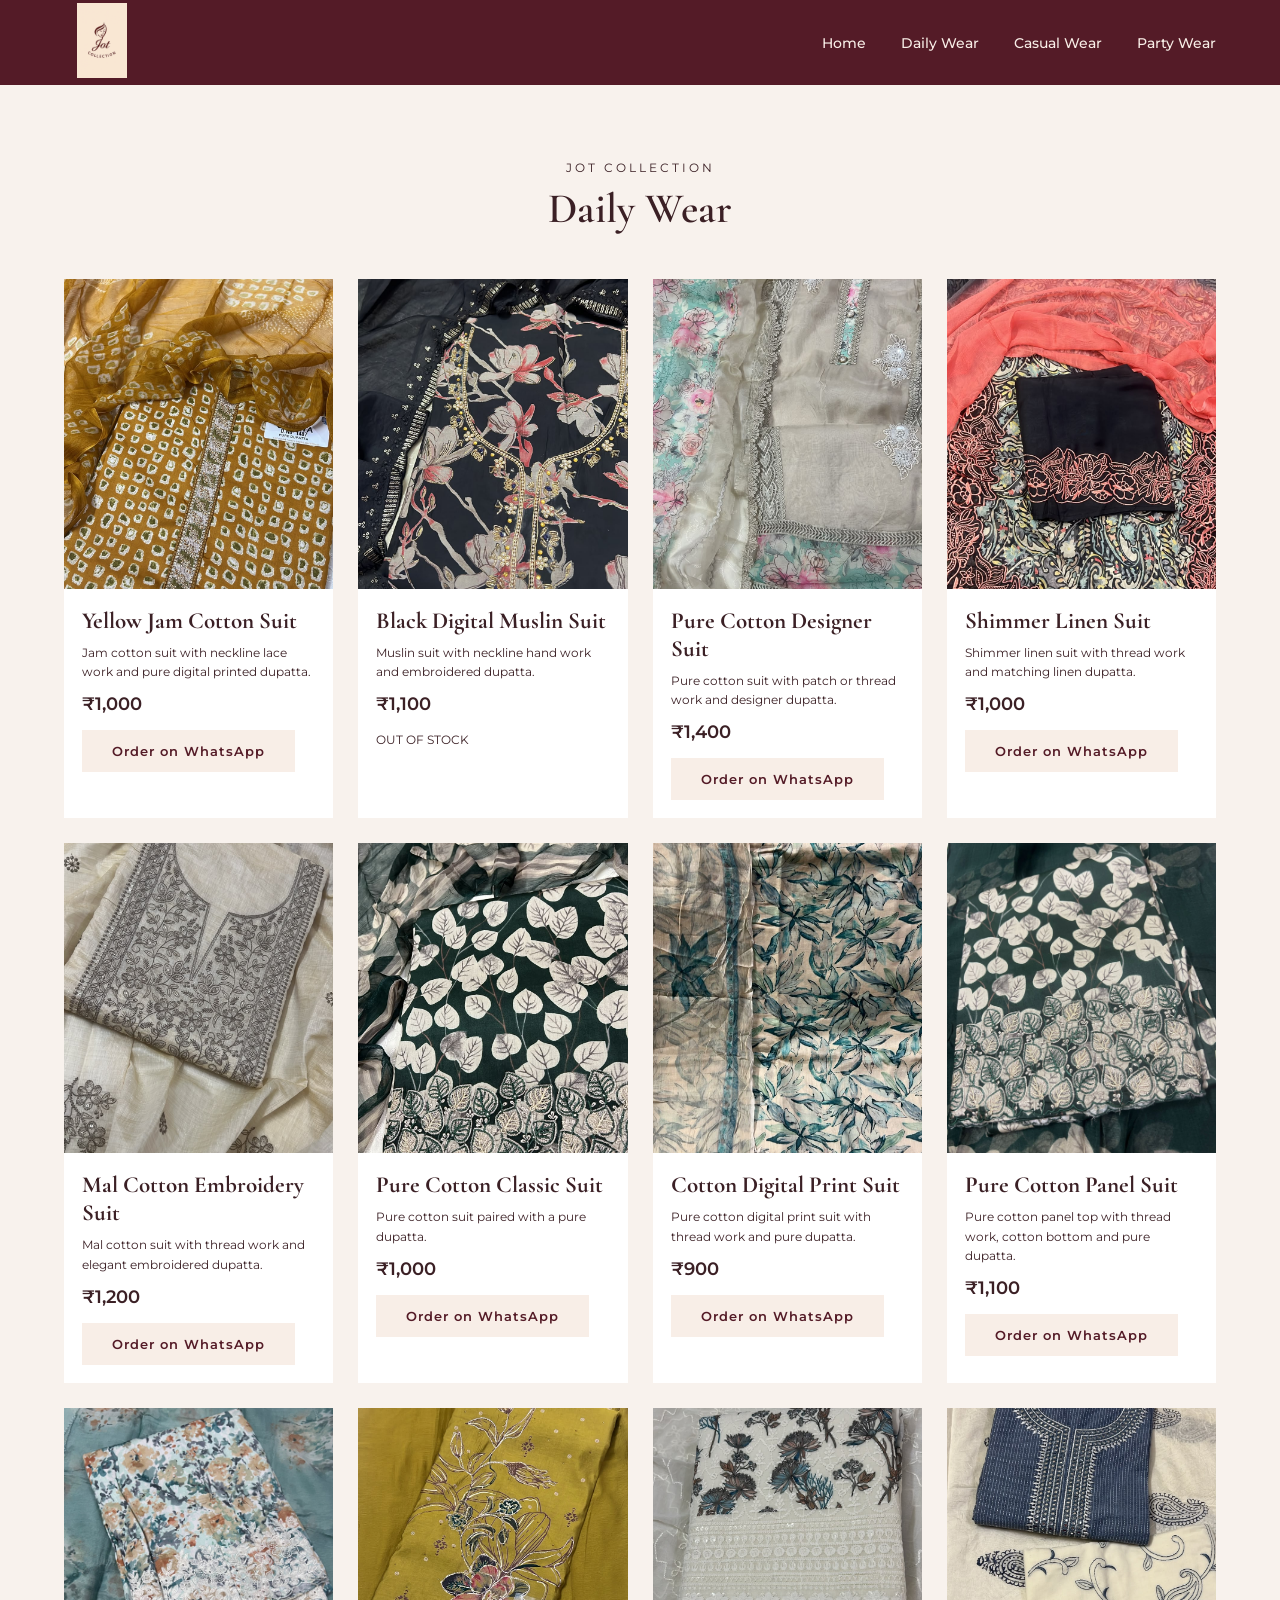
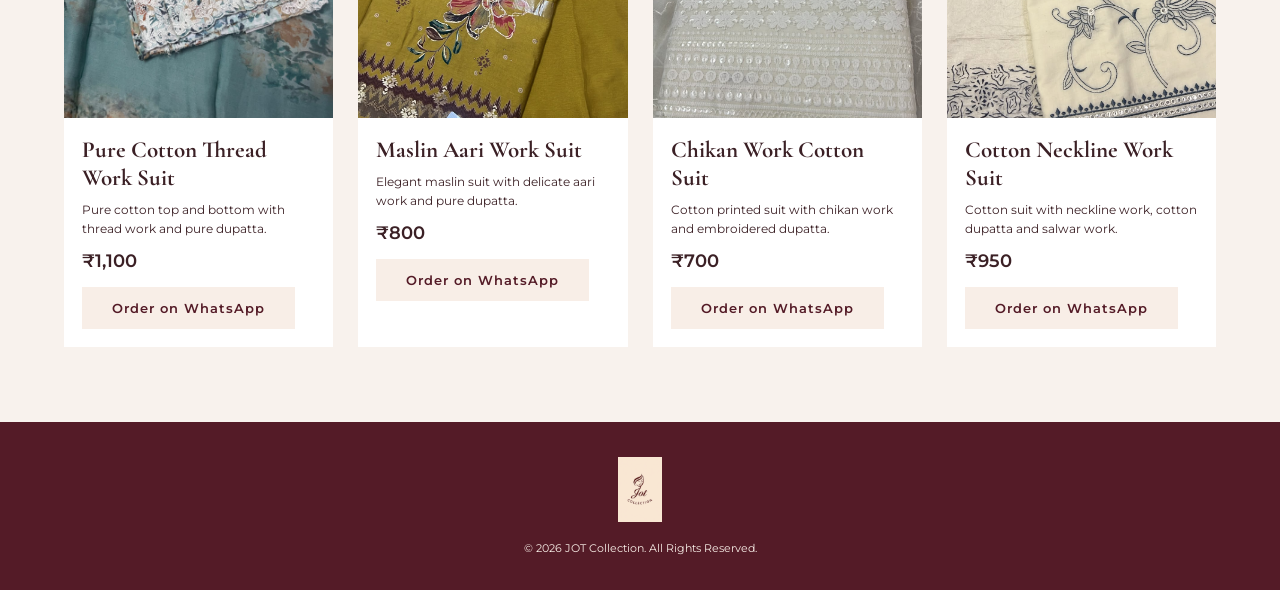
==== daily.html @ 3afc92e5 "Add files via upload" ====
<!DOCTYPE html>
<html lang="en">

<head>
    <meta charset="UTF-8">
    <meta name="viewport" content="width=device-width, initial-scale=1.0">

    <title>Daily Wear | JOT Collection</title>

    <link rel="stylesheet" href="style.css">
</head>

<body>

<header>
    <nav class="navbar">

        <a href="index.html" class="logo">
            <img src="logo.jpg" alt="JOT Collection Logo">
        </a>

        <div class="nav-links">
            <a href="index.html">Home</a>
            <a href="daily.html">Daily Wear</a>
            <a href="casual.html">Casual Wear</a>
            <a href="party.html">Party Wear</a>
        </div>

    </nav>
</header>


<section class="collection">

    <div class="section-title">
        <p>JOT COLLECTION</p>
        <h2>Daily Wear</h2>
    </div>


    <div class="product-grid">


        <!-- 1 -->
        <div class="product-card">

            <div class="product-image">
                <img src="image/suit1.jpeg" alt="Yellow Jam Cotton Suit">
            </div>

            <div class="product-info">
                <h3>Yellow Jam Cotton Suit</h3>

                <p>
                    Jam cotton suit with neckline lace work
                    and pure digital printed dupatta.
                </p>

                <span class="price">₹1,000</span>

                <a href="https://wa.me/917014125162?text=Hello%20JOT%20Collection%2C%20I%20am%20interested%20in%20the%20Yellow%20Jam%20Cotton%20Suit."
                   class="btn">
                    Order on WhatsApp
                </a>
            </div>

        </div>


        <!-- 2 -->
        <div class="product-card">

            <div class="product-image">
                <img src="image/suit2.jpeg" alt="Black Digital Muslin Suit">
            </div>

            <div class="product-info">
                <h3>Black Digital Muslin Suit</h3>

                <p>
                    Muslin suit with neckline hand work
                    and embroidered dupatta.
                </p>

                <span class="price">₹1,100</span>

                <p class="out-stock">OUT OF STOCK</p>
            </div>

        </div>


        <!-- 11 -->
        <div class="product-card">

            <div class="product-image">
                <img src="image/suit11.jpeg" alt="Pure Cotton Designer Suit">
            </div>

            <div class="product-info">
                <h3>Pure Cotton Designer Suit</h3>

                <p>
                    Pure cotton suit with patch or thread work
                    and designer dupatta.
                </p>

                <span class="price">₹1,400</span>

                <a href="https://wa.me/917014125162?text=Hello%20JOT%20Collection%2C%20I%20am%20interested%20in%20the%20Pure%20Cotton%20Designer%20Suit."
                   class="btn">
                    Order on WhatsApp
                </a>
            </div>

        </div>


        <!-- 16 -->
        <div class="product-card">

            <div class="product-image">
                <img src="image/suit16.jpeg" alt="Shimmer Linen Suit">
            </div>

            <div class="product-info">
                <h3>Shimmer Linen Suit</h3>

                <p>
                    Shimmer linen suit with thread work
                    and matching linen dupatta.
                </p>

                <span class="price">₹1,000</span>

                <a href="https://wa.me/917014125162?text=Hello%20JOT%20Collection%2C%20I%20am%20interested%20in%20the%20Shimmer%20Linen%20Suit."
                   class="btn">
                    Order on WhatsApp
                </a>
            </div>

        </div>


        <!-- 17 -->
        <div class="product-card">

            <div class="product-image">
                <img src="image/suit17.jpeg" alt="Mal Cotton Embroidery Suit">
            </div>

            <div class="product-info">
                <h3>Mal Cotton Embroidery Suit</h3>

                <p>
                    Mal cotton suit with thread work
                    and elegant embroidered dupatta.
                </p>

                <span class="price">₹1,200</span>

                <a href="https://wa.me/917014125162?text=Hello%20JOT%20Collection%2C%20I%20am%20interested%20in%20the%20Mal%20Cotton%20Embroidery%20Suit."
                   class="btn">
                    Order on WhatsApp
                </a>
            </div>

        </div>


        <!-- 21 -->
        <div class="product-card">

            <div class="product-image">
                <img src="image/suit21.jpeg" alt="Pure Cotton Classic Suit">
            </div>

            <div class="product-info">
                <h3>Pure Cotton Classic Suit</h3>

                <p>
                    Pure cotton suit paired with a pure dupatta.
                </p>

                <span class="price">₹1,000</span>

                <a href="https://wa.me/917014125162?text=Hello%20JOT%20Collection%2C%20I%20am%20interested%20in%20the%20Pure%20Cotton%20Classic%20Suit."
                   class="btn">
                    Order on WhatsApp
                </a>
            </div>

        </div>


        <!-- 24 -->
        <div class="product-card">

            <div class="product-image">
                <img src="image/suit24.jpeg" alt="Cotton Digital Print Suit">
            </div>

            <div class="product-info">
                <h3>Cotton Digital Print Suit</h3>

                <p>
                    Pure cotton digital print suit with thread work
                    and pure dupatta.
                </p>

                <span class="price">₹900</span>

                <a href="https://wa.me/917014125162?text=Hello%20JOT%20Collection%2C%20I%20am%20interested%20in%20the%20Cotton%20Digital%20Print%20Suit."
                   class="btn">
                    Order on WhatsApp
                </a>
            </div>

        </div>


        <!-- 25 -->
        <div class="product-card">

            <div class="product-image">
                <img src="image/suit25.jpeg" alt="Pure Cotton Panel Suit">
            </div>

            <div class="product-info">
                <h3>Pure Cotton Panel Suit</h3>

                <p>
                    Pure cotton panel top with thread work,
                    cotton bottom and pure dupatta.
                </p>

                <span class="price">₹1,100</span>

                <a href="https://wa.me/917014125162?text=Hello%20JOT%20Collection%2C%20I%20am%20interested%20in%20the%20Pure%20Cotton%20Panel%20Suit."
                   class="btn">
                    Order on WhatsApp
                </a>
            </div>

        </div>


        <!-- 27 -->
        <div class="product-card">

            <div class="product-image">
                <img src="image/suit27.jpeg" alt="Pure Cotton Thread Work Suit">
            </div>

            <div class="product-info">
                <h3>Pure Cotton Thread Work Suit</h3>

                <p>
                    Pure cotton top and bottom with thread work
                    and pure dupatta.
                </p>

                <span class="price">₹1,100</span>

                <a href="https://wa.me/917014125162?text=Hello%20JOT%20Collection%2C%20I%20am%20interested%20in%20the%20Pure%20Cotton%20Thread%20Work%20Suit."
                   class="btn">
                    Order on WhatsApp
                </a>
            </div>

        </div>


        <!-- 28 -->
        <div class="product-card">

            <div class="product-image">
                <img src="image/suit28.jpeg" alt="Maslin Aari Work Suit">
            </div>

            <div class="product-info">
                <h3>Maslin Aari Work Suit</h3>

                <p>
                    Elegant maslin suit with delicate aari work
                    and pure dupatta.
                </p>

                <span class="price">₹800</span>

                <a href="https://wa.me/917014125162?text=Hello%20JOT%20Collection%2C%20I%20am%20interested%20in%20the%20Maslin%20Aari%20Work%20Suit."
                   class="btn">
                    Order on WhatsApp
                </a>
            </div>

        </div>


        <!-- 33 -->
        <div class="product-card">

            <div class="product-image">
                <img src="image/suit33.jpeg" alt="Chikan Work Cotton Suit">
            </div>

            <div class="product-info">
                <h3>Chikan Work Cotton Suit</h3>

                <p>
                    Cotton printed suit with chikan work
                    and embroidered dupatta.
                </p>

                <span class="price">₹700</span>

                <a href="https://wa.me/917014125162?text=Hello%20JOT%20Collection%2C%20I%20am%20interested%20in%20the%20Chikan%20Work%20Cotton%20Suit."
                   class="btn">
                    Order on WhatsApp
                </a>
            </div>

        </div>


        <!-- 34 -->
        <div class="product-card">

            <div class="product-image">
                <img src="image/suit34.jpeg" alt="Cotton Neckline Work Suit">
            </div>

            <div class="product-info">
                <h3>Cotton Neckline Work Suit</h3>

                <p>
                    Cotton suit with neckline work,
                    cotton dupatta and salwar work.
                </p>

                <span class="price">₹950</span>

                <a href="https://wa.me/917014125162?text=Hello%20JOT%20Collection%2C%20I%20am%20interested%20in%20the%20Cotton%20Neckline%20Work%20Suit."
                   class="btn">
                    Order on WhatsApp
                </a>
            </div>

        </div>

    </div>

</section>


<footer>

    <img src="logo.jpg" alt="JOT Collection Logo">

    <p>© 2026 JOT Collection. All Rights Reserved.</p>

</footer>

</body>
</html>
---- style.css ----
/* GOOGLE FONTS */
@import url('https://fonts.googleapis.com/css2?family=Cormorant+Garamond:wght@500;600;700&family=Montserrat:wght@400;500;600&display=swap');


/* GENERAL */
* {
    margin: 0;
    padding: 0;
    box-sizing: border-box;
}

html {
    scroll-behavior: smooth;
}

body {
    font-family: 'Montserrat', sans-serif;
    background: #f8f2ed;
    color: #3b2025;
}

a {
    text-decoration: none;
}


/* NAVBAR */
header {
    background: #541b27;
}

.navbar {
    width: 90%;
    max-width: 1200px;
    margin: auto;

    min-height: 85px;

    display: flex;
    align-items: center;
    justify-content: space-between;

    gap: 30px;
}

.logo img {
    width: 75px;
    height: 75px;
    object-fit: contain;
}

.nav-links {
    display: flex;
    align-items: center;
    gap: 35px;
}

.nav-links a {
    color: #f8eee7;
    font-size: 14px;
    font-weight: 500;
    transition: 0.3s;
}

.nav-links a:hover {
    opacity: 0.7;
}


/* HERO */
.hero {
    position: relative;
    width: 100%;
    height: 600px;
    overflow: hidden;
}

.hero > img {
    width: 100%;
    height: 100%;

    object-fit: cover;
    object-position: center;

    display: block;
}


/* HERO TEXT */
.hero-content {
    position: absolute;

    top: 50%;
    left: 50%;

    transform: translate(-50%, -50%);

    width: 90%;
    max-width: 800px;

    text-align: center;

    color: white;

    text-shadow: 0 2px 12px rgba(0, 0, 0, 0.55);
}

.hero-content p {
    font-size: 15px;
    letter-spacing: 4px;
    margin-bottom: 10px;
}

.hero-content h1 {
    font-family: 'Cormorant Garamond', serif;

    font-size: 64px;
    line-height: 1;

    letter-spacing: 3px;

    margin-bottom: 12px;
}

.hero-content h2 {
    font-family: 'Cormorant Garamond', serif;

    font-size: 27px;
    font-weight: 500;

    margin-bottom: 30px;
}


/* BUTTON */
.btn {
    display: inline-block;

    padding: 13px 30px;

    background: #f8eee7;
    color: #541b27;

    font-size: 13px;
    font-weight: 600;

    letter-spacing: 1px;

    transition: 0.3s;
}

.btn:hover {
    transform: translateY(-2px);
    opacity: 0.9;
}


/* SECTION TITLE */
.section-title {
    text-align: center;
    margin-bottom: 45px;
}

.section-title p,
.small-title {
    font-size: 12px;
    letter-spacing: 3px;
    margin-bottom: 8px;
}

.section-title h2 {
    font-family: 'Cormorant Garamond', serif;
    font-size: 42px;
    font-weight: 600;
}


/* FEATURED */
.featured {
    width: 90%;
    max-width: 1200px;
    margin: auto;

    padding: 80px 0;
}

.featured-grid {
    display: grid;

    grid-template-columns: repeat(3, 1fr);

    gap: 22px;
}

.featured-card {
    overflow: hidden;
}

.featured-card img {
    width: 100%;
    height: 380px;

    object-fit: cover;

    display: block;

    transition: 0.4s;
}

.featured-card:hover img {
    transform: scale(1.03);
}


/* CATEGORIES */
.categories {
    width: 90%;
    max-width: 1200px;
    margin: auto;

    padding: 40px 0 90px;
}

.category-grid {
    display: grid;

    grid-template-columns: repeat(3, 1fr);

    gap: 25px;
}

.category-card {
    background: white;

    overflow: hidden;

    color: #3b2025;
}

.category-card img {
    width: 100%;
    height: 390px;

    object-fit: cover;

    display: block;

    transition: 0.4s;
}

.category-card:hover img {
    transform: scale(1.03);
}

.category-content {
    padding: 22px;
}

.category-content h3 {
    font-family: 'Cormorant Garamond', serif;
    font-size: 28px;

    margin-bottom: 8px;
}

.category-content p {
    font-size: 13px;
    line-height: 1.6;

    margin-bottom: 15px;
}

.category-content span {
    font-size: 12px;
    font-weight: 600;

    letter-spacing: 1px;
}


/* COLLECTION / PRODUCT PAGES */
.collection {
    width: 90%;
    max-width: 1200px;

    margin: auto;

    padding: 75px 0;
}

.product-grid {
    display: grid;

    grid-template-columns: repeat(4, 1fr);

    gap: 25px;
}

.product-card {
    background: white;

    overflow: hidden;
}

.product-image {
    width: 100%;
    height: 310px;

    overflow: hidden;
}

.product-image img {
    width: 100%;
    height: 100%;

    object-fit: cover;

    display: block;

    transition: 0.4s;
}

.product-card:hover .product-image img {
    transform: scale(1.03);
}

.product-info {
    padding: 18px;
}

.product-info h3 {
    font-family: 'Cormorant Garamond', serif;

    font-size: 23px;

    margin-bottom: 8px;
}

.product-info p {
    font-size: 12px;
    line-height: 1.6;

    margin-bottom: 12px;
}

.price {
    display: block;

    font-size: 18px;
    font-weight: 600;

    margin-bottom: 15px;
}


/* ABOUT */
.about {
    background: #541b27;
    color: #f8eee7;

    padding: 90px 10%;
}

.about-content {
    max-width: 800px;
    margin: auto;

    text-align: center;
}

.about h2 {
    font-family: 'Cormorant Garamond', serif;

    font-size: 44px;

    margin-bottom: 25px;
}

.about p {
    font-size: 14px;
    line-height: 1.9;

    margin-bottom: 15px;
}

.about h3 {
    font-family: 'Cormorant Garamond', serif;

    font-size: 24px;

    margin-top: 25px;
}


/* CONTACT */
.contact {
    width: 90%;
    max-width: 900px;

    margin: auto;

    padding: 90px 0;

    text-align: center;
}

.contact-info p {
    font-size: 14px;
    line-height: 1.8;

    margin-bottom: 12px;
}

.contact-info .btn {
    margin-top: 20px;
}


/* FOOTER */
footer {
    background: #541b27;

    color: #f8eee7;

    text-align: center;

    padding: 35px 20px;
}

footer img {
    width: 65px;
    height: 65px;

    object-fit: contain;

    margin-bottom: 15px;
}

footer p {
    font-size: 11px;
}


/* MOBILE */
@media (max-width: 768px) {

    .navbar {
        min-height: 75px;
    }

    .logo img {
        width: 60px;
        height: 60px;
    }

    .nav-links {
        gap: 12px;
    }

    .nav-links a {
        font-size: 10px;
    }


    /* MOBILE HERO */
    .hero {
        height: 520px;
    }

    .hero > img {
        object-position: center;
    }

    .hero-content {
        width: 92%;
    }

    .hero-content p {
        font-size: 11px;
        letter-spacing: 2px;
    }

    .hero-content h1 {
        font-size: 42px;
        letter-spacing: 1px;
    }

    .hero-content h2 {
        font-size: 21px;
    }


    /* FEATURED */
    .featured-grid {
        grid-template-columns: repeat(2, 1fr);
        gap: 12px;
    }

    .featured-card img {
        height: 260px;
    }


    /* CATEGORIES */
    .category-grid {
        grid-template-columns: 1fr;
    }

    .category-card img {
        height: 350px;
    }


    /* PRODUCTS */
    .product-grid {
        grid-template-columns: repeat(2, 1fr);

        gap: 12px;
    }

    .product-image {
        height: 230px;
    }

    .product-info {
        padding: 12px;
    }

    .product-info h3 {
        font-size: 19px;
    }

    .product-info p {
        font-size: 10px;
    }

    .price {
        font-size: 16px;
    }


    /* TITLES */
    .section-title h2 {
        font-size: 35px;
    }

    .about h2 {
        font-size: 36px;
    }

}
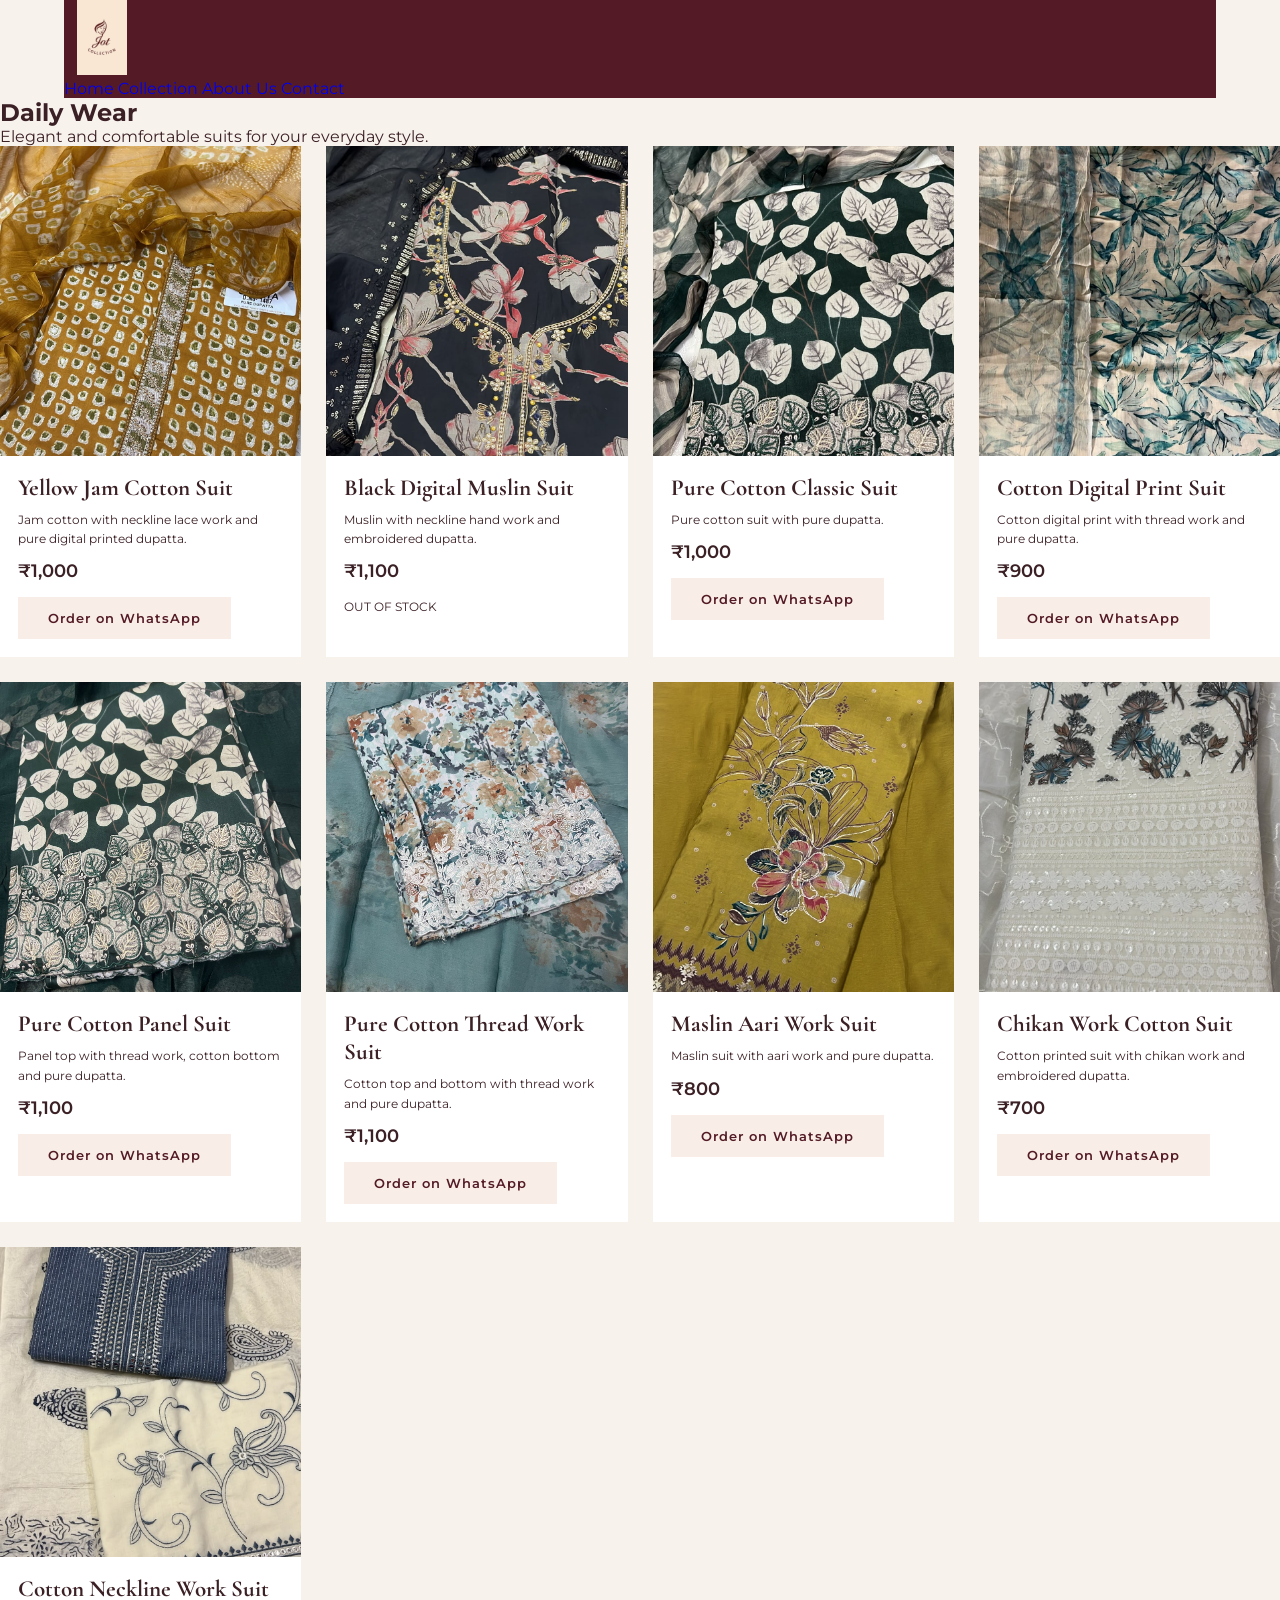
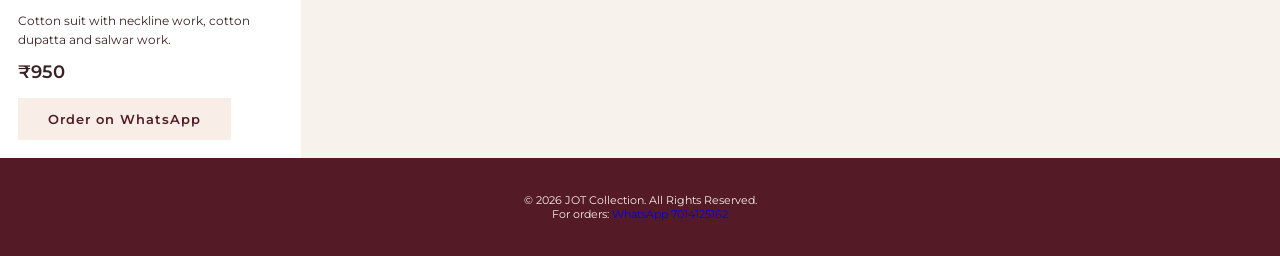
==== commit 4559a3fc: "daily.html" ====
--- a/daily.html
+++ b/daily.html
@@ -1,365 +1,170 @@
 <!DOCTYPE html>
 <html lang="en">
-
 <head>
     <meta charset="UTF-8">
     <meta name="viewport" content="width=device-width, initial-scale=1.0">
-
     <title>Daily Wear | JOT Collection</title>
-
     <link rel="stylesheet" href="style.css">
 </head>
 
 <body>
 
-<header>
-    <nav class="navbar">
-
+<header class="navbar">
+    <div class="nav-container">
         <a href="index.html" class="logo">
-            <img src="logo.jpg" alt="JOT Collection Logo">
+            <img src="logo.jpg" alt="JOT Collection">
         </a>
 
-        <div class="nav-links">
+        <nav>
             <a href="index.html">Home</a>
-            <a href="daily.html">Daily Wear</a>
-            <a href="casual.html">Casual Wear</a>
-            <a href="party.html">Party Wear</a>
-        </div>
-
-    </nav>
+            <a href="daily.html">Collection</a>
+            <a href="index.html#about">About Us</a>
+            <a href="index.html#contact">Contact</a>
+        </nav>
+    </div>
 </header>
 
+<main>
 
-<section class="collection">
+<section class="page-header">
+    <h1>Daily Wear</h1>
+    <p>Elegant and comfortable suits for your everyday style.</p>
+</section>
 
-    <div class="section-title">
-        <p>JOT COLLECTION</p>
-        <h2>Daily Wear</h2>
-    </div>
-
-
+<section class="products">
     <div class="product-grid">
 
-
-        <!-- 1 -->
+        <!-- Suit 1 -->
         <div class="product-card">
-
             <div class="product-image">
                 <img src="image/suit1.jpeg" alt="Yellow Jam Cotton Suit">
             </div>
-
             <div class="product-info">
                 <h3>Yellow Jam Cotton Suit</h3>
-
-                <p>
-                    Jam cotton suit with neckline lace work
-                    and pure digital printed dupatta.
-                </p>
-
+                <p>Jam cotton with neckline lace work and pure digital printed dupatta.</p>
                 <span class="price">₹1,000</span>
-
-                <a href="https://wa.me/917014125162?text=Hello%20JOT%20Collection%2C%20I%20am%20interested%20in%20the%20Yellow%20Jam%20Cotton%20Suit."
-                   class="btn">
-                    Order on WhatsApp
-                </a>
+                <a class="btn" href="https://wa.me/917014125162?text=Hello%20JOT%20Collection%2C%20I%20want%20to%20order%20Yellow%20Jam%20Cotton%20Suit" target="_blank">Order on WhatsApp</a>
             </div>
-
         </div>
 
-
-        <!-- 2 -->
+        <!-- Suit 2 -->
         <div class="product-card">
-
             <div class="product-image">
                 <img src="image/suit2.jpeg" alt="Black Digital Muslin Suit">
             </div>
-
             <div class="product-info">
                 <h3>Black Digital Muslin Suit</h3>
-
-                <p>
-                    Muslin suit with neckline hand work
-                    and embroidered dupatta.
-                </p>
-
+                <p>Muslin with neckline hand work and embroidered dupatta.</p>
                 <span class="price">₹1,100</span>
-
                 <p class="out-stock">OUT OF STOCK</p>
             </div>
-
         </div>
 
-
-        <!-- 11 -->
+        <!-- Suit 21 -->
         <div class="product-card">
-
-            <div class="product-image">
-                <img src="image/suit11.jpeg" alt="Pure Cotton Designer Suit">
-            </div>
-
-            <div class="product-info">
-                <h3>Pure Cotton Designer Suit</h3>
-
-                <p>
-                    Pure cotton suit with patch or thread work
-                    and designer dupatta.
-                </p>
-
-                <span class="price">₹1,400</span>
-
-                <a href="https://wa.me/917014125162?text=Hello%20JOT%20Collection%2C%20I%20am%20interested%20in%20the%20Pure%20Cotton%20Designer%20Suit."
-                   class="btn">
-                    Order on WhatsApp
-                </a>
-            </div>
-
-        </div>
-
-
-        <!-- 16 -->
-        <div class="product-card">
-
-            <div class="product-image">
-                <img src="image/suit16.jpeg" alt="Shimmer Linen Suit">
-            </div>
-
-            <div class="product-info">
-                <h3>Shimmer Linen Suit</h3>
-
-                <p>
-                    Shimmer linen suit with thread work
-                    and matching linen dupatta.
-                </p>
-
-                <span class="price">₹1,000</span>
-
-                <a href="https://wa.me/917014125162?text=Hello%20JOT%20Collection%2C%20I%20am%20interested%20in%20the%20Shimmer%20Linen%20Suit."
-                   class="btn">
-                    Order on WhatsApp
-                </a>
-            </div>
-
-        </div>
-
-
-        <!-- 17 -->
-        <div class="product-card">
-
-            <div class="product-image">
-                <img src="image/suit17.jpeg" alt="Mal Cotton Embroidery Suit">
-            </div>
-
-            <div class="product-info">
-                <h3>Mal Cotton Embroidery Suit</h3>
-
-                <p>
-                    Mal cotton suit with thread work
-                    and elegant embroidered dupatta.
-                </p>
-
-                <span class="price">₹1,200</span>
-
-                <a href="https://wa.me/917014125162?text=Hello%20JOT%20Collection%2C%20I%20am%20interested%20in%20the%20Mal%20Cotton%20Embroidery%20Suit."
-                   class="btn">
-                    Order on WhatsApp
-                </a>
-            </div>
-
-        </div>
-
-
-        <!-- 21 -->
-        <div class="product-card">
-
             <div class="product-image">
                 <img src="image/suit21.jpeg" alt="Pure Cotton Classic Suit">
             </div>
-
             <div class="product-info">
                 <h3>Pure Cotton Classic Suit</h3>
-
-                <p>
-                    Pure cotton suit paired with a pure dupatta.
-                </p>
-
+                <p>Pure cotton suit with pure dupatta.</p>
                 <span class="price">₹1,000</span>
-
-                <a href="https://wa.me/917014125162?text=Hello%20JOT%20Collection%2C%20I%20am%20interested%20in%20the%20Pure%20Cotton%20Classic%20Suit."
-                   class="btn">
-                    Order on WhatsApp
-                </a>
+                <a class="btn" href="https://wa.me/917014125162?text=Hello%20JOT%20Collection%2C%20I%20want%20to%20order%20Pure%20Cotton%20Classic%20Suit" target="_blank">Order on WhatsApp</a>
             </div>
-
         </div>
 
-
-        <!-- 24 -->
+        <!-- Suit 24 -->
         <div class="product-card">
-
             <div class="product-image">
                 <img src="image/suit24.jpeg" alt="Cotton Digital Print Suit">
             </div>
-
             <div class="product-info">
                 <h3>Cotton Digital Print Suit</h3>
-
-                <p>
-                    Pure cotton digital print suit with thread work
-                    and pure dupatta.
-                </p>
-
+                <p>Cotton digital print with thread work and pure dupatta.</p>
                 <span class="price">₹900</span>
-
-                <a href="https://wa.me/917014125162?text=Hello%20JOT%20Collection%2C%20I%20am%20interested%20in%20the%20Cotton%20Digital%20Print%20Suit."
-                   class="btn">
-                    Order on WhatsApp
-                </a>
+                <a class="btn" href="https://wa.me/917014125162?text=Hello%20JOT%20Collection%2C%20I%20want%20to%20order%20Cotton%20Digital%20Print%20Suit" target="_blank">Order on WhatsApp</a>
             </div>
-
         </div>
 
-
-        <!-- 25 -->
+        <!-- Suit 25 -->
         <div class="product-card">
-
             <div class="product-image">
                 <img src="image/suit25.jpeg" alt="Pure Cotton Panel Suit">
             </div>
-
             <div class="product-info">
                 <h3>Pure Cotton Panel Suit</h3>
-
-                <p>
-                    Pure cotton panel top with thread work,
-                    cotton bottom and pure dupatta.
-                </p>
-
+                <p>Panel top with thread work, cotton bottom and pure dupatta.</p>
                 <span class="price">₹1,100</span>
-
-                <a href="https://wa.me/917014125162?text=Hello%20JOT%20Collection%2C%20I%20am%20interested%20in%20the%20Pure%20Cotton%20Panel%20Suit."
-                   class="btn">
-                    Order on WhatsApp
-                </a>
+                <a class="btn" href="https://wa.me/917014125162?text=Hello%20JOT%20Collection%2C%20I%20want%20to%20order%20Pure%20Cotton%20Panel%20Suit" target="_blank">Order on WhatsApp</a>
             </div>
-
         </div>
 
-
-        <!-- 27 -->
+        <!-- Suit 27 -->
         <div class="product-card">
-
             <div class="product-image">
                 <img src="image/suit27.jpeg" alt="Pure Cotton Thread Work Suit">
             </div>
-
             <div class="product-info">
                 <h3>Pure Cotton Thread Work Suit</h3>
-
-                <p>
-                    Pure cotton top and bottom with thread work
-                    and pure dupatta.
-                </p>
-
+                <p>Cotton top and bottom with thread work and pure dupatta.</p>
                 <span class="price">₹1,100</span>
-
-                <a href="https://wa.me/917014125162?text=Hello%20JOT%20Collection%2C%20I%20am%20interested%20in%20the%20Pure%20Cotton%20Thread%20Work%20Suit."
-                   class="btn">
-                    Order on WhatsApp
-                </a>
+                <a class="btn" href="https://wa.me/917014125162?text=Hello%20JOT%20Collection%2C%20I%20want%20to%20order%20Pure%20Cotton%20Thread%20Work%20Suit" target="_blank">Order on WhatsApp</a>
             </div>
-
         </div>
 
-
-        <!-- 28 -->
+        <!-- Suit 28 -->
         <div class="product-card">
-
             <div class="product-image">
                 <img src="image/suit28.jpeg" alt="Maslin Aari Work Suit">
             </div>
-
             <div class="product-info">
                 <h3>Maslin Aari Work Suit</h3>
-
-                <p>
-                    Elegant maslin suit with delicate aari work
-                    and pure dupatta.
-                </p>
-
+                <p>Maslin suit with aari work and pure dupatta.</p>
                 <span class="price">₹800</span>
-
-                <a href="https://wa.me/917014125162?text=Hello%20JOT%20Collection%2C%20I%20am%20interested%20in%20the%20Maslin%20Aari%20Work%20Suit."
-                   class="btn">
-                    Order on WhatsApp
-                </a>
+                <a class="btn" href="https://wa.me/917014125162?text=Hello%20JOT%20Collection%2C%20I%20want%20to%20order%20Maslin%20Aari%20Work%20Suit" target="_blank">Order on WhatsApp</a>
             </div>
-
         </div>
 
-
-        <!-- 33 -->
+        <!-- Suit 33 -->
         <div class="product-card">
-
             <div class="product-image">
                 <img src="image/suit33.jpeg" alt="Chikan Work Cotton Suit">
             </div>
-
             <div class="product-info">
                 <h3>Chikan Work Cotton Suit</h3>
-
-                <p>
-                    Cotton printed suit with chikan work
-                    and embroidered dupatta.
-                </p>
-
+                <p>Cotton printed suit with chikan work and embroidered dupatta.</p>
                 <span class="price">₹700</span>
-
-                <a href="https://wa.me/917014125162?text=Hello%20JOT%20Collection%2C%20I%20am%20interested%20in%20the%20Chikan%20Work%20Cotton%20Suit."
-                   class="btn">
-                    Order on WhatsApp
-                </a>
+                <a class="btn" href="https://wa.me/917014125162?text=Hello%20JOT%20Collection%2C%20I%20want%20to%20order%20Chikan%20Work%20Cotton%20Suit" target="_blank">Order on WhatsApp</a>
             </div>
-
         </div>
 
-
-        <!-- 34 -->
+        <!-- Suit 34 -->
         <div class="product-card">
-
             <div class="product-image">
                 <img src="image/suit34.jpeg" alt="Cotton Neckline Work Suit">
             </div>
-
             <div class="product-info">
                 <h3>Cotton Neckline Work Suit</h3>
-
-                <p>
-                    Cotton suit with neckline work,
-                    cotton dupatta and salwar work.
-                </p>
-
+                <p>Cotton suit with neckline work, cotton dupatta and salwar work.</p>
                 <span class="price">₹950</span>
-
-                <a href="https://wa.me/917014125162?text=Hello%20JOT%20Collection%2C%20I%20am%20interested%20in%20the%20Cotton%20Neckline%20Work%20Suit."
-                   class="btn">
-                    Order on WhatsApp
-                </a>
+                <a class="btn" href="https://wa.me/917014125162?text=Hello%20JOT%20Collection%2C%20I%20want%20to%20order%20Cotton%20Neckline%20Work%20Suit" target="_blank">Order on WhatsApp</a>
             </div>
-
         </div>
 
     </div>
-
 </section>
 
+</main>
 
 <footer>
-
-    <img src="logo.jpg" alt="JOT Collection Logo">
-
     <p>© 2026 JOT Collection. All Rights Reserved.</p>
-
+    <p>
+        For orders:
+        <a href="https://wa.me/917014125162" target="_blank">
+            WhatsApp 7014125162
+        </a>
+    </p>
 </footer>
 
 </body>
-</html>+</html>
